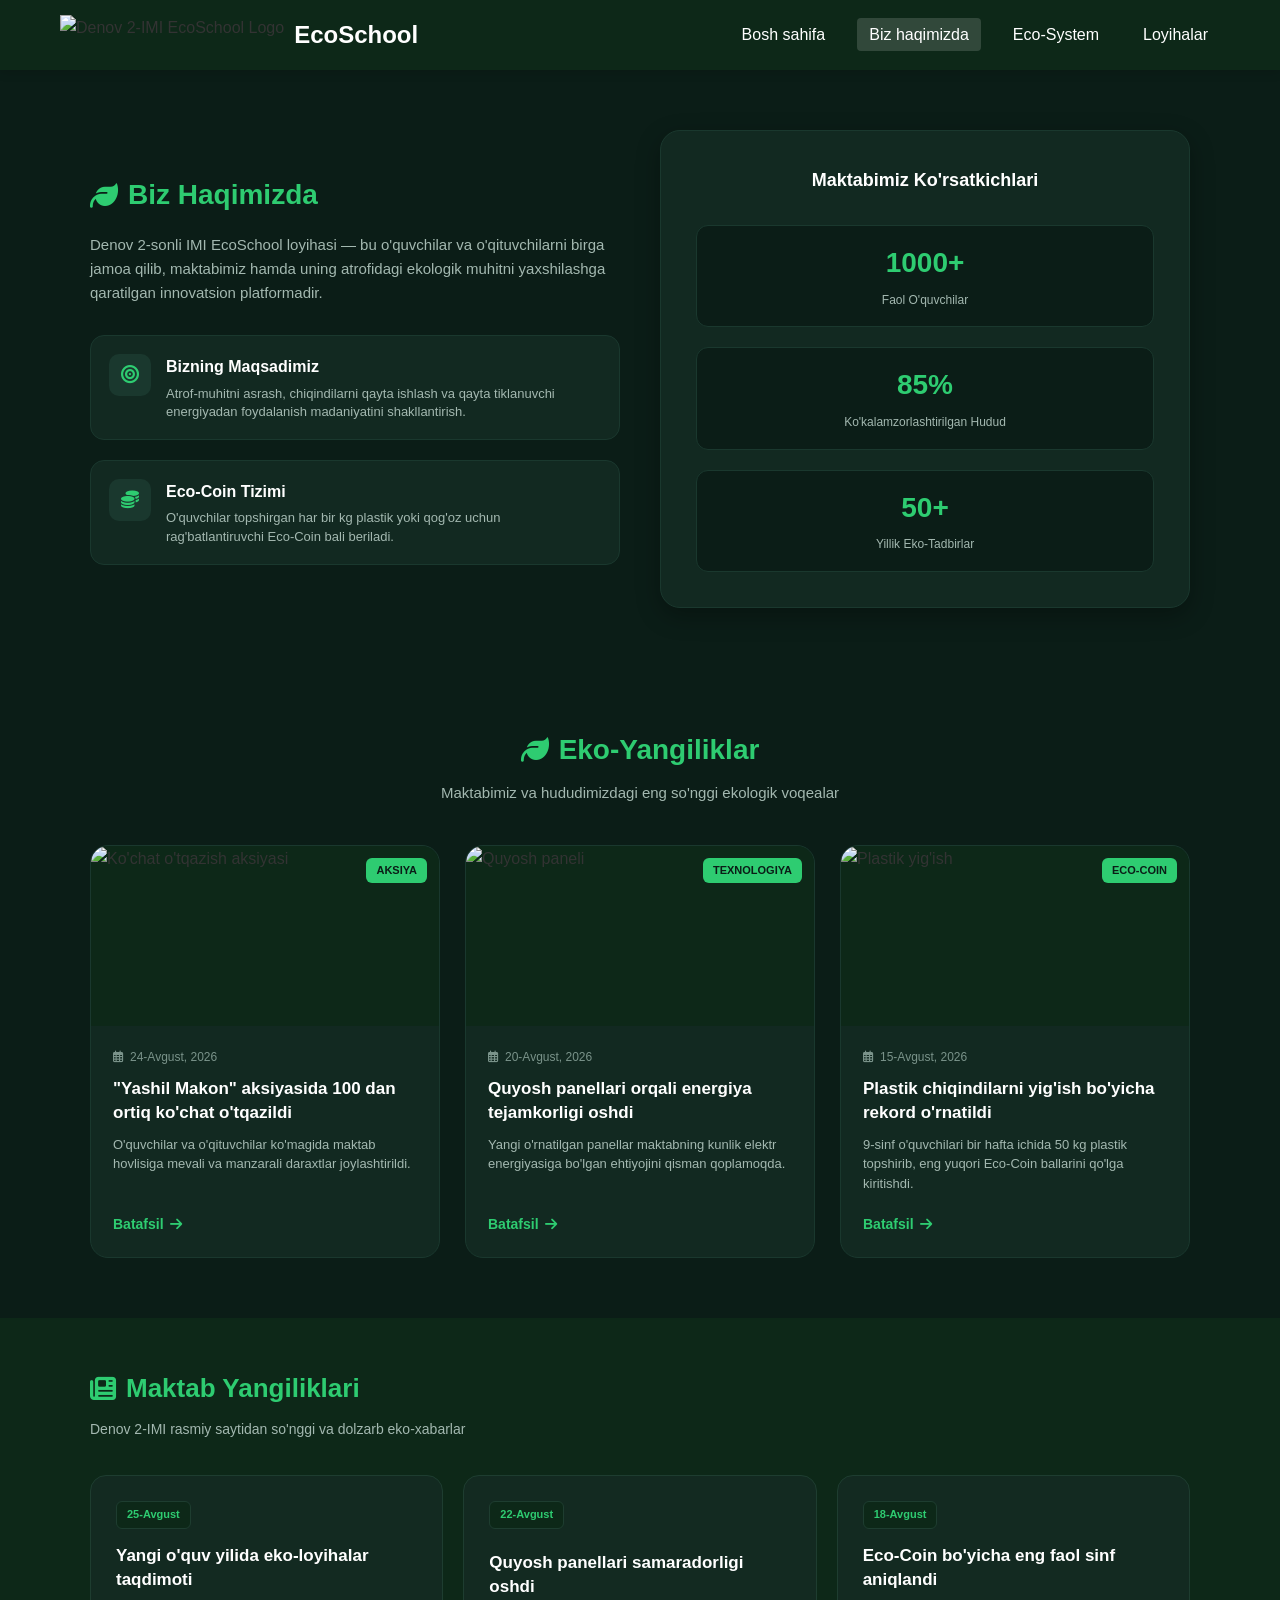
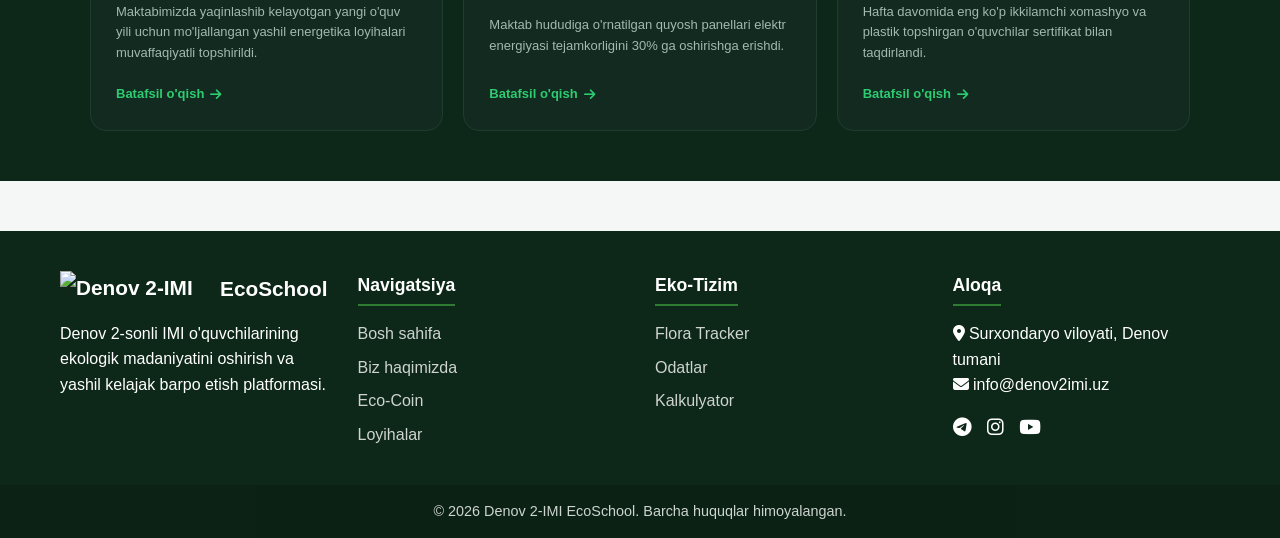
==== about.html @ a606a938 "Add files via upload" ====
<!doctype html>
<html lang="uz">
  <head>
    <meta charset="UTF-8">
    <meta name="viewport" content="width=device-width, initial-scale=1.0">
    <meta name="keywords" content="ecoschool, denov 2-imi, denov2imi, denov ecology, eko maktab, green school denov, denov ecoschool, denov2imi ecoschool">
    <meta name="description" content="Denov 2-IMI maktabining rasmiy ekologik platformasi. Eko-startaplar,yangiliklar va interaktiv kalkulyator">
    <title>EcoSchool Denov | Denov 2-imi</title>
    
    <link rel="stylesheet" href="style.css">
    <link rel="stylesheet" href="https://cdnjs.cloudflare.com/ajax/libs/font-awesome/6.5.1/css/all.min.css">
    <link rel="stylesheet" href="main.css">
    
    <meta name="theme-color" content="#0D2818">
    <meta name="apple-mobile-web-app-status-bar-style" content="black-translucent">
  </head>
  <body>
    <header class="main-header">
      <nav class="navbar">
        <div class="logo">
          <img src="images/logo.png" alt="Denov 2-IMI EcoSchool Logo">
          <span class="logo-text">EcoSchool</span>
        </div>
        
        <ul class="nav-links">
          <li><a href="index.html">Bosh sahifa</a></li>
          <li><a href="about.html" class="active">Biz haqimizda</a></li>
          <li><a href="ecosystem.html">Eco-System</a></li>
          <li><a href="projects.html">Loyihalar</a></li>
        </ul>
      </nav>
    </header>

    <section id="about" class="about-section">
      <div class="about-container">
        
        <div class="about-content">
          <h2><i class="fas fa-leaf"></i> Biz Haqimizda</h2>
          <p class="about-description">
            Denov 2-sonli IMI EcoSchool loyihasi — bu o'quvchilar va o'qituvchilarni birga jamoa qilib, maktabimiz hamda uning atrofidagi ekologik muhitni yaxshilashga qaratilgan innovatsion platformadir.
          </p>
          
          <div class="about-features">
            <div class="feature-item">
              <div class="feature-icon"><i class="fas fa-bullseye"></i></div>
              <div>
                <h4>Bizning Maqsadimiz</h4>
                <p>Atrof-muhitni asrash, chiqindilarni qayta ishlash va qayta tiklanuvchi energiyadan foydalanish madaniyatini shakllantirish.</p>
              </div>
            </div>

            <div class="feature-item">
              <div class="feature-icon"><i class="fas fa-coins"></i></div>
              <div>
                <h4>Eco-Coin Tizimi</h4>
                <p>O'quvchilar topshirgan har bir kg plastik yoki qog'oz uchun rag'batlantiruvchi Eco-Coin bali beriladi.</p>
              </div>
            </div>
          </div>
        </div>

        <div class="about-stats-card">
          <h3>Maktabimiz Ko'rsatkichlari</h3>
          <div class="mini-stat">
            <span class="mini-number">1000+</span>
            <span class="mini-label">Faol O'quvchilar</span>
          </div>
          <div class="mini-stat">
            <span class="mini-number">85%</span>
            <span class="mini-label">Ko'kalamzorlashtirilgan Hudud</span>
          </div>
          <div class="mini-stat">
            <span class="mini-number">50+</span>
            <span class="mini-label">Yillik Eko-Tadbirlar</span>
          </div>
        </div>
      </div>
    </section>

    <section class="eco-news-section">
      <div class="eco-news-container">
        
        <div class="news-header">
          <h2><i class="fas fa-leaf"></i> Eko-Yangiliklar</h2>
          <p>Maktabimiz va hududimizdagi eng so'nggi ekologik voqealar</p>
        </div>

        <div class="eco-news-grid">
          
          <article class="eco-news-card">
            <div class="card-image">
              <img src="images/news1.jpg" alt="Ko'chat o'tqazish aksiyasi">
              <span class="category-tag">Aksiya</span>
            </div>
            <div class="card-body">
              <span class="card-date"><i class="far fa-calendar-alt"></i> 24-Avgust, 2026</span>
              <h3>"Yashil Makon" aksiyasida 100 dan ortiq ko'chat o'tqazildi</h3>
              <p>O'quvchilar va o'qituvchilar ko'magida maktab hovlisiga mevali va manzarali daraxtlar joylashtirildi.</p>
              <a href="#" class="news-more-btn">Batafsil <i class="fas fa-arrow-right"></i></a>
            </div>
          </article>

          <article class="eco-news-card">
            <div class="card-image">
              <img src="images/news2.jpg" alt="Quyosh paneli">
              <span class="category-tag">Texnologiya</span>
            </div>
            <div class="card-body">
              <span class="card-date"><i class="far fa-calendar-alt"></i> 20-Avgust, 2026</span>
              <h3>Quyosh panellari orqali energiya tejamkorligi oshdi</h3>
              <p>Yangi o'rnatilgan panellar maktabning kunlik elektr energiyasiga bo'lgan ehtiyojini qisman qoplamoqda.</p>
              <a href="#" class="news-more-btn">Batafsil <i class="fas fa-arrow-right"></i></a>
            </div>
          </article>

          <article class="eco-news-card">
            <div class="card-image">
              <img src="images/about-coin.png" alt="Plastik yig'ish">
              <span class="category-tag">Eco-Coin</span>
            </div>
            <div class="card-body">
              <span class="card-date"><i class="far fa-calendar-alt"></i> 15-Avgust, 2026</span>
              <h3>Plastik chiqindilarni yig'ish bo'yicha rekord o'rnatildi</h3>
              <p>9-sinf o'quvchilari bir hafta ichida 50 kg plastik topshirib, eng yuqori Eco-Coin ballarini qo'lga kiritishdi.</p>
              <a href="#" class="news-more-btn">Batafsil <i class="fas fa-arrow-right"></i></a>
            </div>
          </article>

        </div>

      </div>
    </section>

    <section class="about-news-section">
      <div class="about-news-container">
        
        <div class="section-header">
          <h2><i class="fas fa-newspaper"></i> Maktab Yangiliklari</h2>
          <p>Denov 2-IMI rasmiy saytidan so'nggi va dolzarb eko-xabarlar</p>
        </div>

        <div class="news-cards-grid" id="aboutNewsGrid">
          
          <div class="news-card-item">
            <div class="news-card-badge">25-Avgust</div>
            <h3>Yangi o'quv yilida eko-loyihalar taqdimoti</h3>
            <p>Maktabimizda yaqinlashib kelayotgan yangi o'quv yili uchun mo'ljallangan yashil energetika loyihalari muvaffaqiyatli topshirildi.</p>
            <a href="https://denov2imi.uz" target="_blank" class="read-more-link">
              Batafsil o'qish <i class="fas fa-arrow-right"></i>
            </a>
          </div>

          <div class="news-card-item">
            <div class="news-card-badge">22-Avgust</div>
            <h3>Quyosh panellari samaradorligi oshdi</h3>
            <p>Maktab hududiga o'rnatilgan quyosh panellari elektr energiyasi tejamkorligini 30% ga oshirishga erishdi.</p>
            <a href="https://denov2imi.uz" target="_blank" class="read-more-link">
              Batafsil o'qish <i class="fas fa-arrow-right"></i>
            </a>
          </div>

          <div class="news-card-item">
            <div class="news-card-badge">18-Avgust</div>
            <h3>Eco-Coin bo'yicha eng faol sinf aniqlandi</h3>
            <p>Hafta davomida eng ko'p ikkilamchi xomashyo va plastik topshirgan o'quvchilar sertifikat bilan taqdirlandi.</p>
            <a href="https://denov2imi.uz" target="_blank" class="read-more-link">
              Batafsil o'qish <i class="fas fa-arrow-right"></i>
            </a>
          </div>

        </div>

      </div>
    </section>

    <footer class="main-footer">
      <div class="footer-container">
        
        <div class="footer-brand">
          <div class="footer-logo">
            <img src="images/logo.png" alt="Denov 2-IMI EcoSchool Logo">
            <span>EcoSchool</span>
          </div>
          <p>Denov 2-sonli IMI o'quvchilarining ekologik madaniyatini oshirish va yashil kelajak barpo etish platformasi.</p>
        </div>

        <div class="footer-links">
          <h4>Navigatsiya</h4>
          <ul>
            <li><a href="index.html">Bosh sahifa</a></li>
            <li><a href="about.html">Biz haqimizda</a></li>
            <li><a href="ecosystem.html">Eco-Coin</a></li>
            <li><a href="projects.html">Loyihalar</a></li>
          </ul>
        </div>

        <div class="footer-links">
          <h4>Eko-Tizim</h4>
          <ul>
            <li><a href="index.html#tracker">Flora Tracker</a></li>
            <li><a href="index.html#tips">Odatlar</a></li>
            <li><a href="index.html#calc">Kalkulyator</a></li>
          </ul>
        </div>

        <div class="footer-contact">
          <h4>Aloqa</h4>
          <p><i class="fas fa-map-marker-alt"></i> Surxondaryo viloyati, Denov tumani</p>
          <p><i class="fas fa-envelope"></i> info@denov2imi.uz</p>
          <div class="social-icons">
            <a href="#"><i class="fab fa-telegram"></i></a>
            <a href="#"><i class="fab fa-instagram"></i></a>
            <a href="#"><i class="fab fa-youtube"></i></a>
          </div>
        </div>

      </div>

      <div class="footer-bottom">
        <p>&copy; 2026 Denov 2-IMI EcoSchool. Barcha huquqlar himoyalangan.</p>
      </div>
    </footer>

    <script type="module" src="main.js"></script>
  </body>
</html>
---- style.css ----
.hero {
  padding: 60px 20px;
  background-color: #0d2818;
  color: #ffffff;
  border-radius: 4px;
  margin-top: 8px;
}

.hero-container {
  max-width: 1200px;
  margin: 0 auto;
  display: flex;
  align-items: center;
  justify-content: space-between;
  gap: 40px;
}

.hero-content {
  flex: 1;
}

.hero-content h1 {
  font-size: 36px;
  margin-bottom: 15px;
  line-height: 1.2;
}

.hero-content h1 span {
  color: #2ecc71; 
}

.hero-content p {
  color: #a3b8b0;
  font-size: 16px;
  margin-bottom: 25px;
  line-height: 1.6;
}

.hero-btns {
  display: flex;
  gap: 15px;
}

.btn {
  padding: 12px 24px;
  border-radius: 8px;
  text-decoration: none;
  font-weight: 600;
  transition: 0.3s;
}

.btn-primary {
  background-color: #2ecc71;
  color: #0d2818;
}

.btn-primary:hover {
  background-color: #27ae60;
}

.btn-secondary {
  border: 2px solid #2ecc71;
  color: #2ecc71;
}

.btn-secondary:hover {
  background-color: rgba(46, 204, 113, 0.1);
}

.hero-image {
  flex: 1;
  text-align: center;
}

.hero-image img {
  width: 100%;
  max-width: 500px;
  border-radius: 16px;
  box-shadow: 0 10px 30px rgba(0, 0, 0, 0.5);
}

.tracker-section {
  width: 100%;
  background-color: #0b1d17;
  padding: 40px 20px;
  box-sizing: border-box;
  border-radius: 4px;
  margin-top: 6px;
}

.tracker-container {
  max-width: 1100px;
  margin: 0 auto;
  background-color: #122921;
  border-radius: 24px;
  padding: 30px;
  border: 1px solid #1a382e;
  box-shadow: 0 10px 30px rgba(0, 0, 0, 0.4);
}

.tracker-title {
  color: #2ecc71;
  font-size: 26px;
  font-weight: 700;
  margin-bottom: 30px;
  display: flex;
  align-items: center;
  gap: 12px;
}

.tracker-grid {
  display: grid;
  grid-template-columns: repeat(auto-fit, minmax(220px, 1fr));
  gap: 20px;
}

.tracker-card {
  background-color: #1a382e;
  border-radius: 18px;
  padding: 25px 20px;
  text-align: center;
  display: flex;
  flex-direction: column;
  align-items: center;
  justify-content: center;
  border: 1px solid #23473b;
}

.tracker-card i {
  font-size: 42px;
  margin-bottom: 15px;
}

.icon-tree { color: #2ecc71; }
.icon-flower { color: #f1c40f; }
.icon-solar { color: #e67e22; }
.icon-air { color: #3498db; }

.tracker-card h3 {
  color: #a3b8b0;
  font-size: 15px;
  font-weight: 500;
  margin-bottom: 10px;
}

.stat-number {
  color: #2ecc71;
  font-size: 40px;
  font-weight: 800;
  margin: 0;
}

.impact-card {
  justify-content: space-between;
}

.impact-box {
  background-color: #122921;
  width: 100%;
  padding: 10px;
  border-radius: 12px;
  margin-top: 8px;
  border: 1px solid #23473b;
  box-sizing: border-box;
}

.impact-value {
  display: block;
  color: #ffffff;
  font-size: 20px;
  font-weight: 700;
}

.impact-label {
  display: block;
  color: #7a938a;
  font-size: 10px;
  font-weight: 600;
  margin-top: 2px;
  letter-spacing: 0.5px;
}

.eco-tips-section {
  width: 100%;
  background-color: #0d2818;
  padding: 50px 20px;
  box-sizing: border-box;
  border-radius: 4px;
  margin-top: 8px;
}

.eco-tips-container {
  max-width: 1100px;
  margin: 0 auto;
  text-align: center;
}

.section-title {
  color: #2ecc71;
  font-size: 28px;
  font-weight: 700;
  margin-bottom: 8px;
  display: flex;
  align-items: center;
  justify-content: center;
  gap: 10px;
}

.section-subtitle {
  color: #a3b8b0;
  font-size: 15px;
  margin-bottom: 35px;
}

.tips-grid {
  display: grid;
  grid-template-columns: repeat(auto-fit, minmax(230px, 1fr));
  gap: 20px;
}

.tip-card {
  background-color: #132a21;
  border: 1px solid #1e3d30;
  border-radius: 16px;
  padding: 25px 20px;
  text-align: left;
  transition: transform 0.3s ease, border-color 0.3s ease;
}

.tip-card:hover {
  transform: translateY(-5px);
  border-color: #2ecc71;
}

.tip-icon {
  width: 50px;
  height: 50px;
  background-color: #0d2818;
  border-radius: 12px;
  display: flex;
  align-items: center;
  justify-content: center;
  margin-bottom: 15px;
  border: 1px solid #23473b;
}

.tip-icon i {
  color: #2ecc71;
  font-size: 22px;
}

.tip-card h3 {
  color: #ffffff;
  font-size: 18px;
  margin-bottom: 10px;
}

.tip-card p {
  color: #a3b8b0;
  font-size: 13px;
  line-height: 1.5;
  margin: 0;
}

.eco-interactive-section {
  width: 100%;
  background-color: #0b1d17;
  padding: 40px 20px;
  box-sizing: border-box;
  border-radius: 4px;
  margin-top: 8px;
}

.interactive-container {
  max-width: 1100px;
  margin: 0 auto;
  display: grid;
  grid-template-columns: repeat(auto-fit, minmax(300px, 1fr));
  gap: 25px;
}

.interactive-card {
  background-color: #122921;
  border: 1px solid #1a382e;
  border-radius: 20px;
  padding: 30px;
  color: #ffffff;
  box-shadow: 0 8px 25px rgba(0, 0, 0, 0.3);
}

.interactive-card h3 {
  color: #2ecc71;
  font-size: 20px;
  margin-bottom: 10px;
  display: flex;
  align-items: center;
  gap: 10px;
}

.interactive-card p {
  color: #a3b8b0;
  font-size: 14px;
  margin-bottom: 20px;
}

.input-group {
  display: flex;
  gap: 10px;
  margin-bottom: 15px;
}

.input-group input {
  flex: 1;
  background-color: #1a382e;
  border: 1px solid #23473b;
  border-radius: 8px;
  padding: 10px 15px;
  color: #ffffff;
  outline: none;
}

.calc-btn {
  background-color: #2ecc71;
  color: #0d2818;
  border: none;
  border-radius: 8px;
  padding: 10px 20px;
  font-weight: 700;
  cursor: pointer;
  transition: 0.3s;
}

.calc-btn:hover {
  background-color: #27ae60;
}

.calc-result {
  background-color: #1a382e;
  padding: 12px;
  border-radius: 8px;
  font-size: 14px;
  color: #a3b8b0;
}

#coinOutput {
  color: #2ecc71;
  font-weight: 800;
  font-size: 16px;
}

.quest-list {
  list-style: none;
  padding: 0;
  margin: 0;
}

.quest-list li {
  display: flex;
  align-items: center;
  gap: 12px;
  padding: 12px 0;
  border-bottom: 1px dashed #1a382e;
}

.quest-list li:last-child {
  border-bottom: none;
}

.quest-list input[type="checkbox"] {
  accent-color: #2ecc71;
  width: 18px;
  height: 18px;
  cursor: pointer;
}

.quest-list label {
  color: #a3b8b0;
  font-size: 14px;
  cursor: pointer;
}

.about-section {
  width: 100%;
  background-color: #0b1d17;
  padding: 60px 20px;
  box-sizing: border-box;
}

.about-container {
  max-width: 1100px;
  margin: 0 auto;
  display: grid;
  grid-template-columns: repeat(auto-fit, minmax(320px, 1fr));
  gap: 40px;
  align-items: center;
}

.about-content h2 {
  color: #2ecc71;
  font-size: 28px;
  margin-bottom: 15px;
  display: flex;
  align-items: center;
  gap: 10px;
}

.about-description {
  color: #a3b8b0;
  font-size: 15px;
  line-height: 1.6;
  margin-bottom: 30px;
}

.about-features {
  display: flex;
  flex-direction: column;
  gap: 20px;
}

.feature-item {
  display: flex;
  align-items: flex-start;
  gap: 15px;
  background-color: #122921;
  border: 1px solid #1a382e;
  padding: 18px;
  border-radius: 14px;
}

.feature-icon {
  width: 42px;
  height: 42px;
  background-color: #1a382e;
  border-radius: 10px;
  display: flex;
  align-items: center;
  justify-content: center;
  flex-shrink: 0;
}

.feature-icon i {
  color: #2ecc71;
  font-size: 18px;
}

.feature-item h4 {
  color: #ffffff;
  font-size: 16px;
  margin-bottom: 5px;
}

.feature-item p {
  color: #a3b8b0;
  font-size: 13px;
  line-height: 1.4;
  margin: 0;
}

.about-stats-card {
  background-color: #122921;
  border: 1px solid #1a382e;
  border-radius: 20px;
  padding: 35px;
  display: flex;
  flex-direction: column;
  gap: 20px;
  box-shadow: 0 8px 25px rgba(0, 0, 0, 0.3);
}

.about-stats-card h3 {
  color: #ffffff;
  font-size: 18px;
  margin-bottom: 10px;
  text-align: center;
}

.mini-stat {
  background-color: #0b1d17;
  border: 1px solid #1a382e;
  border-radius: 12px;
  padding: 15px;
  text-align: center;
}

.mini-number {
  display: block;
  color: #2ecc71;
  font-size: 28px;
  font-weight: 800;
}

.mini-label {
  color: #a3b8b0;
  font-size: 12px;
  margin-top: 2px;
}

.about-news-section {
  width: 100%;
  background-color: #0d2818;
  padding: 50px 20px;
  box-sizing: border-box;
}

.about-news-container {
  max-width: 1100px;
  margin: 0 auto;
}

.section-header {
  margin-bottom: 35px;
  text-align: left;
}

.section-header h2 {
  color: #2ecc71;
  font-size: 26px;
  margin-bottom: 8px;
  display: flex;
  align-items: center;
  gap: 10px;
}

.section-header p {
  color: #a3b8b0;
  font-size: 14px;
}

.news-cards-grid {
  display: grid;
  grid-template-columns: repeat(auto-fit, minmax(280px, 1fr));
  gap: 20px;
}

.news-card-item {
  background-color: #132a21;
  border: 1px solid #1e3d30;
  border-radius: 16px;
  padding: 25px;
  position: relative;
  display: flex;
  flex-direction: column;
  justify-content: space-between;
  transition: transform 0.3s ease, border-color 0.3s ease;
}

.news-card-item:hover {
  transform: translateY(-5px);
  border-color: #2ecc71;
}

.news-card-badge {
  display: inline-block;
  align-self: flex-start;
  background-color: #0d2818;
  color: #2ecc71;
  border: 1px solid #1e3d30;
  font-size: 11px;
  font-weight: 600;
  padding: 4px 10px;
  border-radius: 6px;
  margin-bottom: 15px;
}

.news-card-item h3 {
  color: #ffffff;
  font-size: 17px;
  line-height: 1.4;
  margin-bottom: 10px;
}

.news-card-item p {
  color: #a3b8b0;
  font-size: 13px;
  line-height: 1.6;
  margin-bottom: 20px;
}

.read-more-link {
  color: #2ecc71;
  text-decoration: none;
  font-size: 13px;
  font-weight: 600;
  display: flex;
  align-items: center;
  gap: 6px;
  transition: gap 0.2s ease;
}

.read-more-link:hover {
  gap: 10px;
}

.eco-news-section {
  width: 100%;
  background-color: #0b1d17;
  padding: 60px 20px;
  box-sizing: border-box;
}

.eco-news-container {
  max-width: 1100px;
  margin: 0 auto;
}

.news-header {
  text-align: center;
  margin-bottom: 40px;
}

.news-header h2 {
  color: #2ecc71;
  font-size: 28px;
  display: flex;
  align-items: center;
  justify-content: center;
  gap: 10px;
  margin-bottom: 8px;
}

.news-header p {
  color: #a3b8b0;
  font-size: 15px;
}

.eco-news-grid {
  display: grid;
  grid-template-columns: repeat(auto-fit, minmax(300px, 1fr));
  gap: 25px;
}

.eco-news-card {
  background-color: #122921;
  border: 1px solid #1a382e;
  border-radius: 18px;
  overflow: hidden;
  display: flex;
  flex-direction: column;
  transition: transform 0.3s ease, border-color 0.3s ease;
}

.eco-news-card:hover {
  transform: translateY(-7px);
  border-color: #2ecc71;
}

.card-image {
  position: relative;
  width: 100%;
  height: 180px;
  background-color: #0d2818;
  object-fit: cover;
}

.card-image img {
  width: 100%;
  height: 100%;
  object-fit: cover;
}

.category-tag {
  position: absolute;
  top: 12px;
  right: 12px;
  background-color: #2ecc71;
  color: #0b1d17;
  font-size: 11px;
  font-weight: 700;
  padding: 4px 10px;
  border-radius: 6px;
  text-transform: uppercase;
}

.card-body {
  padding: 22px;
  display: flex;
  flex-direction: column;
  flex-grow: 1;
}

.card-date {
  color: #7a938a;
  font-size: 12px;
  margin-bottom: 10px;
  display: flex;
  align-items: center;
  gap: 6px;
}

.eco-news-card h3 {
  color: #ffffff;
  font-size: 17px;
  line-height: 1.4;
  margin-bottom: 10px;
}

.eco-news-card p {
  color: #a3b8b0;
  font-size: 13px;
  line-height: 1.5;
  margin-bottom: 20px;
  flex-grow: 1;
}

.news-more-btn {
  color: #2ecc71;
  text-decoration: none;
  font-size: 14px;
  font-weight: 600;
  display: inline-flex;
  align-items: center;
  gap: 6px;
  transition: gap 0.2s ease;
}

.news-more-btn:hover {
  gap: 10px;
}

.eco-system-section {
  width: 100%;
  background-color: #0d2818;
  padding: 60px 20px;
  box-sizing: border-box;
}

.eco-system-container {
  max-width: 1100px;
  margin: 0 auto;
}

.system-header {
  text-align: center;
  margin-bottom: 45px;
}

.system-header h2 {
  color: #2ecc71;
  font-size: 28px;
  display: flex;
  align-items: center;
  justify-content: center;
  gap: 10px;
  margin-bottom: 8px;
}

.system-header p {
  color: #a3b8b0;
  font-size: 15px;
}

.system-grid {
  display: grid;
  grid-template-columns: repeat(auto-fit, minmax(240px, 1fr));
  gap: 25px;
}

.system-card {
  background-color: #132a21;
  border: 1px solid #1e3d30;
  border-radius: 18px;
  padding: 25px 20px;
  display: flex;
  flex-direction: column;
  transition: transform 0.3s ease, border-color 0.3s ease;
}

.system-card:hover {
  transform: translateY(-5px);
  border-color: #2ecc71;
}

.card-icon {
  width: 50px;
  height: 50px;
  background-color: #0d2818;
  border: 1px solid #1e3d30;
  border-radius: 12px;
  display: flex;
  align-items: center;
  justify-content: center;
  margin-bottom: 15px;
}

.card-icon i {
  color: #2ecc71;
  font-size: 22px;
}

.system-card h3 {
  color: #ffffff;
  font-size: 20px;
  margin-bottom: 12px;
}

.card-quote {
  margin: 0 0 15px 0;
  padding: 8px 10px;
  border-left: 3px solid #2ecc71;
  color: #2ecc71;
  font-style: italic;
  font-size: 13px;
  line-height: 1.4;
  background-color: rgba(46, 204, 113, 0.05);
  border-radius: 0 8px 8px 0;
}

.system-card p {
  color: #a3b8b0;
  font-size: 13px;
  line-height: 1.5;
  margin: 0;
}

.school-eco-section {
  width: 100%;
  background-color: #0b1d17;
  padding: 60px 20px;
  box-sizing: border-box;
}

.school-eco-container {
  max-width: 1100px;
  margin: 0 auto;
}

.eco-intro {
  text-align: center;
  max-width: 750px;
  margin: 0 auto 45px auto;
}

.eco-intro h2 {
  color: #2ecc71;
  font-size: 28px;
  display: flex;
  align-items: center;
  justify-content: center;
  gap: 10px;
  margin-bottom: 12px;
}

.eco-intro p {
  color: #a3b8b0;
  font-size: 15px;
  line-height: 1.6;
}

.eco-columns {
  display: grid;
  grid-template-columns: repeat(auto-fit, minmax(280px, 1fr));
  gap: 25px;
}

.eco-column-card {
  background-color: #122921;
  border: 1px solid #1a382e;
  border-radius: 18px;
  padding: 28px 22px;
  display: flex;
  flex-direction: column;
  transition: transform 0.3s ease, border-color 0.3s ease;
}

.eco-column-card:hover {
  transform: translateY(-5px);
  border-color: #2ecc71;
}

.column-icon {
  width: 52px;
  height: 52px;
  background-color: #0b1d17;
  border: 1px solid #1a382e;
  border-radius: 14px;
  display: flex;
  align-items: center;
  justify-content: center;
  margin-bottom: 18px;
}

.column-icon i {
  color: #2ecc71;
  font-size: 24px;
}

.eco-column-card h3 {
  color: #ffffff;
  font-size: 20px;
  margin-bottom: 12px;
}

.school-quote {
  margin: 0 0 15px 0;
  padding: 8px 12px;
  border-left: 3px solid #2ecc71;
  color: #2ecc71;
  font-style: italic;
  font-size: 13px;
  line-height: 1.4;
  background-color: rgba(46, 204, 113, 0.05);
  border-radius: 0 8px 8px 0;
}

.eco-column-card p {
  color: #a3b8b0;
  font-size: 13px;
  line-height: 1.6;
  margin: 0;
}

.projects-section {
  width: 100%;
  background-color: #0b1d17;
  padding: 60px 20px;
  box-sizing: border-box;
}

.projects-container {
  max-width: 1100px;
  margin: 0 auto;
}

.projects-header {
  text-align: center;
  margin-bottom: 45px;
}

.projects-header h2 {
  color: #2ecc71;
  font-size: 28px;
  display: flex;
  align-items: center;
  justify-content: center;
  gap: 10px;
  margin-bottom: 8px;
}

.projects-header p {
  color: #a3b8b0;
  font-size: 15px;
}

.projects-grid {
  display: grid;
  grid-template-columns: repeat(auto-fit, minmax(280px, 1fr));
  gap: 25px;
}

.project-card {
  background-color: #122921;
  border: 1px solid #1a382e;
  border-radius: 18px;
  padding: 25px;
  position: relative;
  display: flex;
  flex-direction: column;
  transition: transform 0.3s ease, border-color 0.3s ease;
}

.project-card:hover {
  transform: translateY(-5px);
  border-color: #2ecc71;
}

.project-status {
  position: absolute;
  top: 20px;
  right: 20px;
  font-size: 11px;
  font-weight: 700;
  padding: 4px 10px;
  border-radius: 20px;
}

.status-active {
  background-color: rgba(46, 204, 113, 0.15);
  color: #2ecc71;
  border: 1px solid #2ecc71;
}

.status-completed {
  background-color: rgba(52, 152, 219, 0.15);
  color: #3498db;
  border: 1px solid #3498db;
}

.project-icon {
  width: 48px;
  height: 48px;
  background-color: #0b1d17;
  border: 1px solid #1a382e;
  border-radius: 12px;
  display: flex;
  align-items: center;
  justify-content: center;
  margin-bottom: 15px;
}

.project-icon i {
  color: #2ecc71;
  font-size: 20px;
}

.project-card h3 {
  color: #ffffff;
  font-size: 19px;
  margin-bottom: 10px;
}

.project-card p {
  color: #a3b8b0;
  font-size: 13px;
  line-height: 1.5;
  margin-bottom: 20px;
  flex-grow: 1;
}

.project-progress {
  width: 100%;
  height: 8px;
  background-color: #0b1d17;
  border-radius: 10px;
  overflow: hidden;
  margin-bottom: 10px;
}

.progress-bar {
  height: 100%;
  background-color: #2ecc71;
  border-radius: 10px;
}

.project-meta {
  display: flex;
  justify-content: space-between;
  color: #7a938a;
  font-size: 12px;
  font-weight: 600;
}
.add-project-section {
  width: 100%;
  background-color: #0b1d17;
  padding: 0 20px 60px 20px;
  box-sizing: border-box;
}

.add-project-container {
  max-width: 1100px;
  margin: 0 auto;
}

.add-project-card {
  background: linear-gradient(135deg, #122921 0%, #1a382e 100%);
  border: 1px dashed #2ecc71;
  border-radius: 20px;
  padding: 40px 25px;
  text-align: center;
  box-shadow: 0 10px 30px rgba(0, 0, 0, 0.3);
  display: flex;
  flex-direction: column;
  align-items: center;
}

.add-project-icon {
  width: 60px;
  height: 60px;
  background-color: rgba(46, 204, 113, 0.15);
  border-radius: 50%;
  display: flex;
  align-items: center;
  justify-content: center;
  margin-bottom: 20px;
}

.add-project-icon i {
  color: #2ecc71;
  font-size: 28px;
}

.add-project-card h2 {
  color: #ffffff;
  font-size: 24px;
  margin-bottom: 12px;
}

.add-project-card p {
  color: #a3b8b0;
  font-size: 14px;
  max-width: 600px;
  line-height: 1.6;
  margin-bottom: 25px;
}

.add-project-btn {
  background-color: #2ecc71;
  color: #0b1d17;
  border: none;
  border-radius: 12px;
  padding: 14px 28px;
  font-size: 15px;
  font-weight: 700;
  cursor: pointer;
  display: inline-flex;
  align-items: center;
  gap: 10px;
  transition: all 0.3s ease;
}

.add-project-btn:hover {
  background-color: #27ae60;
  transform: translateY(-2px);
  box-shadow: 0 5px 15px rgba(46, 204, 113, 0.4);
}

.add-project{
  color: white;
  text-decoration: none;
}
---- main.css ----
/* ==========================================
   1. UMUMIY SOZLAMALAR VA REZERV STILLAR
   ========================================== */
:root {
  --primary-color: #0D2818;
  --primary-light: #166534;
  --accent-color: #2e7d32;
  --bg-light: #f4f7f5;
  --text-color: #333333;
  --card-bg: #ffffff;
  --gold-color: #fbc02d;
  --border-color: #e0e0e0;
}

* {
  margin: 0;
  padding: 0;
  box-sizing: border-box;
  font-family: 'Segoe UI', Tahoma, Geneva, Verdana, sans-serif;
}

body {
  background-color: var(--bg-light);
  color: var(--text-color);
  line-height: 1.6;
}

a {
  text-decoration: none;
  color: inherit;
}

ul {
  list-style: none;
}

/* ==========================================
   2. HEADER VA NAVBAR
   ========================================== */
.main-header {
  background-color: var(--primary-color);
  position: sticky;
  top: 0;
  z-index: 1000;
  box-shadow: 0 2px 10px rgba(0, 0, 0, 0.15);
}

.navbar {
  display: flex;
  justify-content: space-between;
  align-items: center;
  max-width: 1200px;
  margin: 0 auto;
  padding: 15px 20px;
}

.logo {
  display: flex;
  align-items: center;
  gap: 10px;
}

.logo img {
  height: 40px;
  width: auto;
}

.logo-text {
  color: #ffffff;
  font-size: 1.5rem;
  font-weight: bold;
}

.nav-links {
  display: flex;
  gap: 20px;
}

.nav-links a {
  color: #ffffff;
  font-weight: 500;
  padding: 8px 12px;
  border-radius: 4px;
  transition: background-color 0.3s ease;
}

.nav-links a:hover,
.nav-links a.active {
  background-color: rgba(255, 255, 255, 0.15);
}

/* ==========================================
   3. LOYIHALAR VA KARTALAR (Projects & Store)
   ========================================== */
.projects-section,
.eco-store-section,
.add-project-section,
.auth-section,
.eco-chat-section {
  padding: 40px 20px;
}

.projects-container,
.eco-store-container,
.add-project-container,
.eco-chat-container {
  max-width: 1100px;
  margin: 0 auto;
}

.projects-header,
.store-header,
.chat-header {
  text-align: center;
  margin-bottom: 30px;
}

.projects-header h2,
.store-header h2 {
  color: var(--primary-color);
  font-size: 2rem;
}

.projects-grid,
.store-grid {
  display: grid;
  grid-template-columns: repeat(auto-fit, minmax(280px, 1fr));
  gap: 25px;
}

.project-card,
.store-card {
  background: var(--card-bg);
  border-radius: 12px;
  padding: 20px;
  box-shadow: 0 4px 15px rgba(0, 0, 0, 0.08);
  position: relative;
  display: flex;
  flex-direction: column;
  justify-content: space-between;
}

.project-status {
  position: absolute;
  top: 15px;
  right: 15px;
  font-size: 0.8rem;
  padding: 4px 10px;
  border-radius: 20px;
  font-weight: bold;
}

.status-active {
  background: #e3f2fd;
  color: #1976d2;
}

.status-completed {
  background: #e8f5e9;
  color: #2e7d32;
}

.project-icon,
.store-icon {
  font-size: 2.5rem;
  color: var(--accent-color);
  margin-bottom: 15px;
}

.project-progress {
  height: 8px;
  background: #e0e0e0;
  border-radius: 4px;
  margin: 15px 0 8px 0;
  overflow: hidden;
}

.progress-bar {
  height: 100%;
  background: var(--accent-color);
}

.project-meta {
  display: flex;
  justify-content: space-between;
  font-size: 0.85rem;
  color: #666;
}

/* ==========================================
   4. FORMALAR VA TIZIMGA KIRISH (Forms & Auth)
   ========================================== */
.auth-container,
.add-project-card {
  background: var(--card-bg);
  padding: 30px;
  border-radius: 12px;
  box-shadow: 0 4px 15px rgba(0, 0, 0, 0.1);
}

input[type="text"],
input[type="email"],
input[type="password"],
select,
textarea {
  width: 100%;
  padding: 12px;
  margin-top: 5px;
  margin-bottom: 15px;
  border: 1px solid var(--border-color);
  border-radius: 6px;
  outline: none;
  font-size: 1rem;
}

input:focus,
select:focus,
textarea:focus {
  border-color: var(--accent-color);
}

.btn,
.add-project-btn,
.buy-btn {
  display: inline-block;
  background-color: var(--primary-color);
  color: #ffffff;
  padding: 12px 20px;
  border: none;
  border-radius: 6px;
  font-weight: bold;
  cursor: pointer;
  text-align: center;
  transition: background-color 0.3s ease;
}

.btn:hover,
.add-project-btn:hover,
.buy-btn:hover {
  background-color: var(--primary-light);
}

/* ==========================================
   5. ECO-CHAT VA SIMVOL status
   ========================================== */
.symbol-bar {
  background: #e8f5e9;
  padding: 10px 20px;
  display: flex;
  justify-content: space-between;
  align-items: center;
  border-bottom: 1px solid #c8e6c9;
}

#chatMessages {
  height: 400px;
  padding: 20px;
  overflow-y: auto;
  background: #f9f9f9;
  display: flex;
  flex-direction: column;
  gap: 12px;
}

/* ==========================================
   6. FOOTER
   ========================================== */
.main-footer {
  background-color: var(--primary-color);
  color: #ffffff;
  padding-top: 40px;
  margin-top: 50px;
}

.footer-container {
  max-width: 1200px;
  margin: 0 auto;
  display: grid;
  grid-template-columns: repeat(auto-fit, minmax(200px, 1fr));
  gap: 30px;
  padding: 0 20px 30px 20px;
}

.footer-logo {
  display: flex;
  align-items: center;
  gap: 10px;
  font-size: 1.3rem;
  font-weight: bold;
  margin-bottom: 15px;
}

.footer-logo img {
  height: 35px;
}

.footer-links h4,
.footer-contact h4 {
  margin-bottom: 15px;
  font-size: 1.1rem;
  border-bottom: 2px solid var(--accent-color);
  display: inline-block;
  padding-bottom: 5px;
}

.footer-links ul li {
  margin-bottom: 8px;
}

.footer-links a {
  opacity: 0.8;
  transition: opacity 0.3s;
}

.footer-links a:hover {
  opacity: 1;
}

.social-icons {
  display: flex;
  gap: 15px;
  margin-top: 15px;
  font-size: 1.2rem;
}

.footer-bottom {
  text-align: center;
  padding: 15px;
  background-color: rgba(0, 0, 0, 0.2);
  font-size: 0.9rem;
  opacity: 0.8;
}

/* ==========================================
   7. ADAPTIV TASVIM (RESPONSIVE)
   ========================================== */
@media (max-width: 768px) {
  .navbar {
    flex-direction: column;
    gap: 15px;
  }
  
  .nav-links {
    flex-wrap: wrap;
    justify-content: center;
  }
  
  .symbol-bar {
    flex-direction: column;
    gap: 10px;
    align-items: flex-start;
  }
}
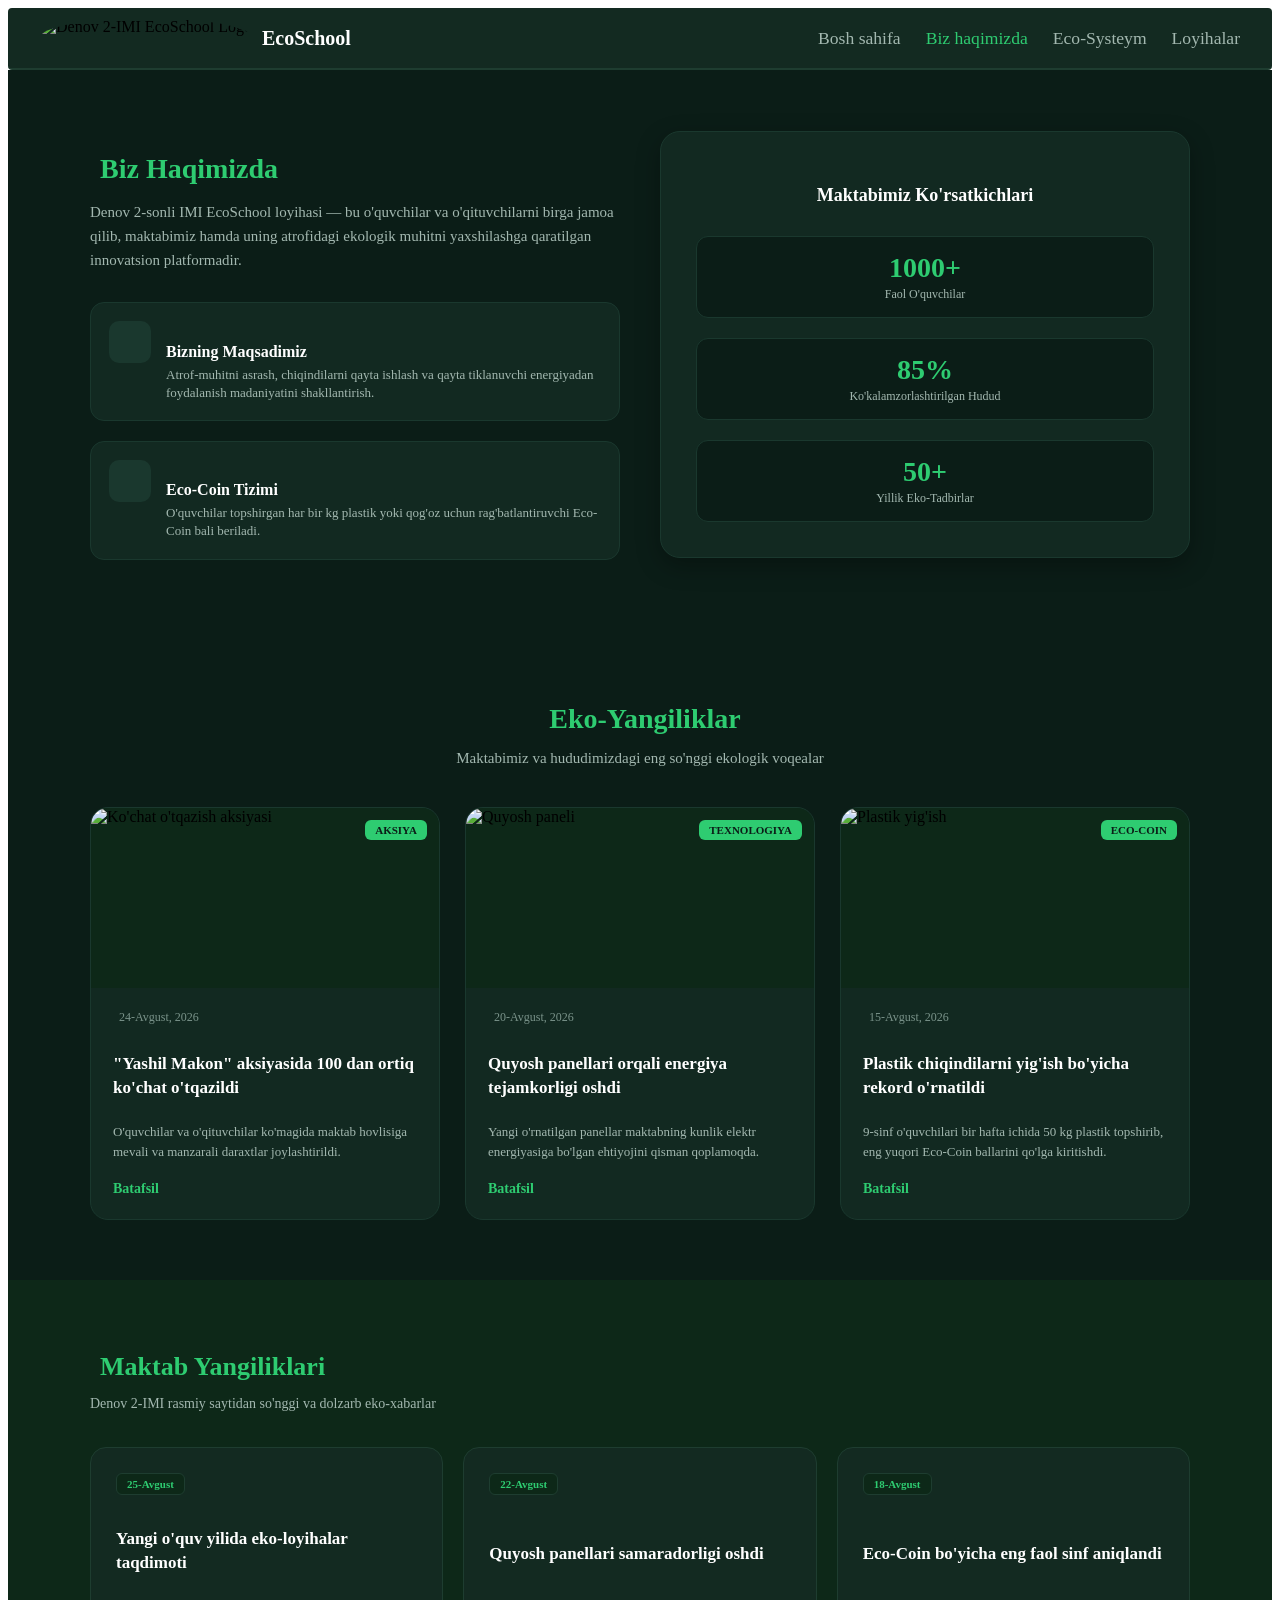
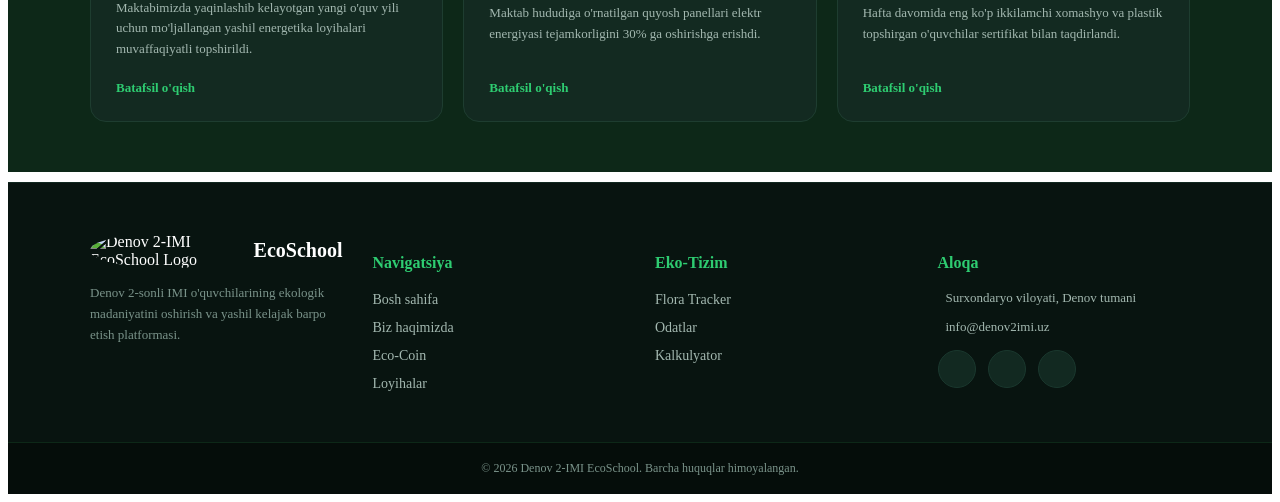
==== commit c8808287: "Rename about (1).html to about.html" ====
--- a/about.html
+++ b/about.html
@@ -1,17 +1,17 @@
 <!doctype html>
-<html lang="uz">
+<html lang="en">
   <head>
     <meta charset="UTF-8">
     <meta name="viewport" content="width=device-width, initial-scale=1.0">
     <meta name="keywords" content="ecoschool, denov 2-imi, denov2imi, denov ecology, eko maktab, green school denov, denov ecoschool, denov2imi ecoschool">
     <meta name="description" content="Denov 2-IMI maktabining rasmiy ekologik platformasi. Eko-startaplar,yangiliklar va interaktiv kalkulyator">
-    <title>EcoSchool Denov | Denov 2-imi</title>
+    <title> EcoSchool Denov | Denov 2-imi</title>
     
     <link rel="stylesheet" href="style.css">
-    <link rel="stylesheet" href="https://cdnjs.cloudflare.com/ajax/libs/font-awesome/6.5.1/css/all.min.css">
+    <link rel="stylesheet" href="https://cdnjs.cloudflare.com/ajax/libs/font-awesome/7.3.1/css/all.min.css">
     <link rel="stylesheet" href="main.css">
     
-    <meta name="theme-color" content="#0D2818">
+    <meta name="theme-color" content="#OD2818">
     <meta name="apple-mobile-web-app-status-bar-style" content="black-translucent">
   </head>
   <body>
@@ -25,153 +25,153 @@
         <ul class="nav-links">
           <li><a href="index.html">Bosh sahifa</a></li>
           <li><a href="about.html" class="active">Biz haqimizda</a></li>
-          <li><a href="ecosystem.html">Eco-System</a></li>
+          <li><a href="ecosysteym.html">Eco-Systeym</a></li>
           <li><a href="projects.html">Loyihalar</a></li>
         </ul>
+        </div>
       </nav>
-    </header>
-
-    <section id="about" class="about-section">
-      <div class="about-container">
-        
-        <div class="about-content">
-          <h2><i class="fas fa-leaf"></i> Biz Haqimizda</h2>
-          <p class="about-description">
-            Denov 2-sonli IMI EcoSchool loyihasi — bu o'quvchilar va o'qituvchilarni birga jamoa qilib, maktabimiz hamda uning atrofidagi ekologik muhitni yaxshilashga qaratilgan innovatsion platformadir.
-          </p>
-          
-          <div class="about-features">
-            <div class="feature-item">
-              <div class="feature-icon"><i class="fas fa-bullseye"></i></div>
-              <div>
-                <h4>Bizning Maqsadimiz</h4>
-                <p>Atrof-muhitni asrash, chiqindilarni qayta ishlash va qayta tiklanuvchi energiyadan foydalanish madaniyatini shakllantirish.</p>
-              </div>
-            </div>
-
-            <div class="feature-item">
-              <div class="feature-icon"><i class="fas fa-coins"></i></div>
-              <div>
-                <h4>Eco-Coin Tizimi</h4>
-                <p>O'quvchilar topshirgan har bir kg plastik yoki qog'oz uchun rag'batlantiruvchi Eco-Coin bali beriladi.</p>
-              </div>
-            </div>
-          </div>
-        </div>
-
-        <div class="about-stats-card">
-          <h3>Maktabimiz Ko'rsatkichlari</h3>
-          <div class="mini-stat">
-            <span class="mini-number">1000+</span>
-            <span class="mini-label">Faol O'quvchilar</span>
-          </div>
-          <div class="mini-stat">
-            <span class="mini-number">85%</span>
-            <span class="mini-label">Ko'kalamzorlashtirilgan Hudud</span>
-          </div>
-          <div class="mini-stat">
-            <span class="mini-number">50+</span>
-            <span class="mini-label">Yillik Eko-Tadbirlar</span>
-          </div>
-        </div>
-      </div>
-    </section>
-
-    <section class="eco-news-section">
-      <div class="eco-news-container">
-        
-        <div class="news-header">
-          <h2><i class="fas fa-leaf"></i> Eko-Yangiliklar</h2>
-          <p>Maktabimiz va hududimizdagi eng so'nggi ekologik voqealar</p>
-        </div>
-
-        <div class="eco-news-grid">
-          
-          <article class="eco-news-card">
-            <div class="card-image">
-              <img src="images/news1.jpg" alt="Ko'chat o'tqazish aksiyasi">
-              <span class="category-tag">Aksiya</span>
-            </div>
-            <div class="card-body">
-              <span class="card-date"><i class="far fa-calendar-alt"></i> 24-Avgust, 2026</span>
-              <h3>"Yashil Makon" aksiyasida 100 dan ortiq ko'chat o'tqazildi</h3>
-              <p>O'quvchilar va o'qituvchilar ko'magida maktab hovlisiga mevali va manzarali daraxtlar joylashtirildi.</p>
-              <a href="#" class="news-more-btn">Batafsil <i class="fas fa-arrow-right"></i></a>
-            </div>
-          </article>
-
-          <article class="eco-news-card">
-            <div class="card-image">
-              <img src="images/news2.jpg" alt="Quyosh paneli">
-              <span class="category-tag">Texnologiya</span>
-            </div>
-            <div class="card-body">
-              <span class="card-date"><i class="far fa-calendar-alt"></i> 20-Avgust, 2026</span>
-              <h3>Quyosh panellari orqali energiya tejamkorligi oshdi</h3>
-              <p>Yangi o'rnatilgan panellar maktabning kunlik elektr energiyasiga bo'lgan ehtiyojini qisman qoplamoqda.</p>
-              <a href="#" class="news-more-btn">Batafsil <i class="fas fa-arrow-right"></i></a>
-            </div>
-          </article>
-
-          <article class="eco-news-card">
-            <div class="card-image">
-              <img src="images/about-coin.png" alt="Plastik yig'ish">
-              <span class="category-tag">Eco-Coin</span>
-            </div>
-            <div class="card-body">
-              <span class="card-date"><i class="far fa-calendar-alt"></i> 15-Avgust, 2026</span>
-              <h3>Plastik chiqindilarni yig'ish bo'yicha rekord o'rnatildi</h3>
-              <p>9-sinf o'quvchilari bir hafta ichida 50 kg plastik topshirib, eng yuqori Eco-Coin ballarini qo'lga kiritishdi.</p>
-              <a href="#" class="news-more-btn">Batafsil <i class="fas fa-arrow-right"></i></a>
-            </div>
-          </article>
-
-        </div>
-
-      </div>
-    </section>
-
-    <section class="about-news-section">
-      <div class="about-news-container">
-        
-        <div class="section-header">
-          <h2><i class="fas fa-newspaper"></i> Maktab Yangiliklari</h2>
-          <p>Denov 2-IMI rasmiy saytidan so'nggi va dolzarb eko-xabarlar</p>
-        </div>
-
-        <div class="news-cards-grid" id="aboutNewsGrid">
-          
-          <div class="news-card-item">
-            <div class="news-card-badge">25-Avgust</div>
-            <h3>Yangi o'quv yilida eko-loyihalar taqdimoti</h3>
-            <p>Maktabimizda yaqinlashib kelayotgan yangi o'quv yili uchun mo'ljallangan yashil energetika loyihalari muvaffaqiyatli topshirildi.</p>
-            <a href="https://denov2imi.uz" target="_blank" class="read-more-link">
-              Batafsil o'qish <i class="fas fa-arrow-right"></i>
-            </a>
-          </div>
-
-          <div class="news-card-item">
-            <div class="news-card-badge">22-Avgust</div>
-            <h3>Quyosh panellari samaradorligi oshdi</h3>
-            <p>Maktab hududiga o'rnatilgan quyosh panellari elektr energiyasi tejamkorligini 30% ga oshirishga erishdi.</p>
-            <a href="https://denov2imi.uz" target="_blank" class="read-more-link">
-              Batafsil o'qish <i class="fas fa-arrow-right"></i>
-            </a>
-          </div>
-
-          <div class="news-card-item">
-            <div class="news-card-badge">18-Avgust</div>
-            <h3>Eco-Coin bo'yicha eng faol sinf aniqlandi</h3>
-            <p>Hafta davomida eng ko'p ikkilamchi xomashyo va plastik topshirgan o'quvchilar sertifikat bilan taqdirlandi.</p>
-            <a href="https://denov2imi.uz" target="_blank" class="read-more-link">
-              Batafsil o'qish <i class="fas fa-arrow-right"></i>
-            </a>
-          </div>
-
-        </div>
-
-      </div>
-    </section>
+</header>
+<section id="about" class="about-section">
+  <div class="about-container">
+    
+    <div class="about-content">
+      <h2><i class="fas fa-leaf"></i> Biz Haqimizda</h2>
+      <p class="about-description">
+        Denov 2-sonli IMI EcoSchool loyihasi — bu o'quvchilar va o'qituvchilarni birga jamoa qilib, maktabimiz hamda uning atrofidagi ekologik muhitni yaxshilashga qaratilgan innovatsion platformadir.
+      </p>
+      
+      <div class="about-features">
+        <div class="feature-item">
+          <div class="feature-icon"><i class="fas fa-bullseye"></i></div>
+          <div>
+            <h4>Bizning Maqsadimiz</h4>
+            <p>Atrof-muhitni asrash, chiqindilarni qayta ishlash va qayta tiklanuvchi energiyadan foydalanish madaniyatini shakllantirish.</p>
+          </div>
+        </div>
+
+        <div class="feature-item">
+          <div class="feature-icon"><i class="fas fa-coins"></i></div>
+          <div>
+            <h4>Eco-Coin Tizimi</h4>
+            <p>O'quvchilar topshirgan har bir kg plastik yoki qog'oz uchun rag'batlantiruvchi Eco-Coin bali beriladi.</p>
+          </div>
+        </div>
+      </div>
+    </div>
+
+    <div class="about-stats-card">
+      <h3>Maktabimiz Ko'rsatkichlari</h3>
+      <div class="mini-stat">
+        <span class="mini-number">1000+</span>
+        <span class="mini-label">Faol O'quvchilar</span>
+      </div>
+      <div class="mini-stat">
+        <span class="mini-number">85%</span>
+        <span class="mini-label">Ko'kalamzorlashtirilgan Hudud</span>
+      </div>
+      <div class="mini-stat">
+        <span class="mini-number">50+</span>
+        <span class="mini-label">Yillik Eko-Tadbirlar</span>
+      </div>
+    </div>
+  </div>
+</section>
+
+<section class="eco-news-section">
+  <div class="eco-news-container">
+    
+    <div class="news-header">
+      <h2><i class="fas fa-leaf"></i> Eko-Yangiliklar</h2>
+      <p>Maktabimiz va hududimizdagi eng so'nggi ekologik voqealar</p>
+    </div>
+
+    <div class="eco-news-grid">
+      
+      <article class="eco-news-card">
+        <div class="card-image">
+          <img src="images/news1.jpg" alt="Ko'chat o'tqazish aksiyasi">
+          <span class="category-tag">Aksiya</span>
+        </div>
+        <div class="card-body">
+          <span class="card-date"><i class="far fa-calendar-alt"></i> 24-Avgust, 2026</span>
+          <h3>"Yashil Makon" aksiyasida 100 dan ortiq ko'chat o'tqazildi</h3>
+          <p>O'quvchilar va o'qituvchilar ko'magida maktab hovlisiga mevali va manzarali daraxtlar joylashtirildi.</p>
+          <a href="#" class="news-more-btn">Batafsil <i class="fas fa-arrow-right"></i></a>
+        </div>
+      </article>
+
+      <article class="eco-news-card">
+        <div class="card-image">
+          <img src="images/news2.jpg" alt="Quyosh paneli">
+          <span class="category-tag">Texnologiya</span>
+        </div>
+        <div class="card-body">
+          <span class="card-date"><i class="far fa-calendar-alt"></i> 20-Avgust, 2026</span>
+          <h3>Quyosh panellari orqali energiya tejamkorligi oshdi</h3>
+          <p>Yangi o'rnatilgan panellar maktabning kunlik elektr energiyasiga bo'lgan ehtiyojini qisman qoplamoqda.</p>
+          <a href="#" class="news-more-btn">Batafsil <i class="fas fa-arrow-right"></i></a>
+        </div>
+      </article>
+
+      <article class="eco-news-card">
+        <div class="card-image">
+          <img src="images/about-coin.png" alt="Plastik yig'ish">
+          <span class="category-tag">Eco-Coin</span>
+        </div>
+        <div class="card-body">
+          <span class="card-date"><i class="far fa-calendar-alt"></i> 15-Avgust, 2026</span>
+          <h3>Plastik chiqindilarni yig'ish bo'yicha rekord o'rnatildi</h3>
+          <p>9-sinf o'quvchilari bir hafta ichida 50 kg plastik topshirib, eng yuqori Eco-Coin ballarini qo'lga kiritishdi.</p>
+          <a href="#" class="news-more-btn">Batafsil <i class="fas fa-arrow-right"></i></a>
+        </div>
+      </article>
+
+    </div>
+
+  </div>
+</section>
+
+<section class="about-news-section">
+  <div class="about-news-container">
+    
+    <div class="section-header">
+      <h2><i class="fas fa-newspaper"></i> Maktab Yangiliklari</h2>
+      <p>Denov 2-IMI rasmiy saytidan so'nggi va dolzarb eko-xabarlar</p>
+    </div>
+
+    <div class="news-cards-grid" id="aboutNewsGrid">
+      
+      <div class="news-card-item">
+        <div class="news-card-badge">25-Avgust</div>
+        <h3>Yangi o'quv yilida eko-loyihalar taqdimoti</h3>
+        <p>Maktabimizda yaqinlashib kelayotgan yangi o'quv yili uchun mo'ljallangan yashil energetika loyihalari muvaffaqiyatli topshirildi.</p>
+        <a href="https://denov2imi.uz" target="_blank" class="read-more-link">
+          Batafsil o'qish <i class="fas fa-arrow-right"></i>
+        </a>
+      </div>
+
+      <div class="news-card-item">
+        <div class="news-card-badge">22-Avgust</div>
+        <h3>Quyosh panellari samaradorligi oshdi</h3>
+        <p>Maktab hududiga o'rnatilgan quyosh panellari elektr energiyasi tejamkorligini 30% ga oshirishga erishdi.</p>
+        <a href="https://denov2imi.uz" target="_blank" class="read-more-link">
+          Batafsil o'qish <i class="fas fa-arrow-right"></i>
+        </a>
+      </div>
+
+      <div class="news-card-item">
+        <div class="news-card-badge">18-Avgust</div>
+        <h3>Eco-Coin bo'yicha eng faol sinf aniqlandi</h3>
+        <p>Hafta davomida eng ko'p ikkilamchi xomashyo va plastik topshirgan o'quvchilar sertifikat bilan taqdirlandi.</p>
+        <a href="https://denov2imi.uz" target="_blank" class="read-more-link">
+          Batafsil o'qish <i class="fas fa-arrow-right"></i>
+        </a>
+      </div>
+
+    </div>
+
+  </div>
+</section>
 
     <footer class="main-footer">
       <div class="footer-container">
@@ -183,26 +183,26 @@
           </div>
           <p>Denov 2-sonli IMI o'quvchilarining ekologik madaniyatini oshirish va yashil kelajak barpo etish platformasi.</p>
         </div>
-
+    
         <div class="footer-links">
           <h4>Navigatsiya</h4>
           <ul>
-            <li><a href="index.html">Bosh sahifa</a></li>
-            <li><a href="about.html">Biz haqimizda</a></li>
-            <li><a href="ecosystem.html">Eco-Coin</a></li>
-            <li><a href="projects.html">Loyihalar</a></li>
+            <li><a href="#home">Bosh sahifa</a></li>
+            <li><a href="#about">Biz haqimizda</a></li>
+            <li><a href="#ecocoin-info">Eco-Coin</a></li>
+            <li><a href="#projects">Loyihalar</a></li>
           </ul>
         </div>
-
+    
         <div class="footer-links">
           <h4>Eko-Tizim</h4>
           <ul>
-            <li><a href="index.html#tracker">Flora Tracker</a></li>
-            <li><a href="index.html#tips">Odatlar</a></li>
-            <li><a href="index.html#calc">Kalkulyator</a></li>
+            <li><a href="#tracker">Flora Tracker</a></li>
+            <li><a href="#tips">Odatlar</a></li>
+            <li><a href="#calc">Kalkulyator</a></li>
           </ul>
         </div>
-
+    
         <div class="footer-contact">
           <h4>Aloqa</h4>
           <p><i class="fas fa-map-marker-alt"></i> Surxondaryo viloyati, Denov tumani</p>
@@ -213,14 +213,12 @@
             <a href="#"><i class="fab fa-youtube"></i></a>
           </div>
         </div>
-
-      </div>
-
+    
+      </div>
+    
       <div class="footer-bottom">
         <p>&copy; 2026 Denov 2-IMI EcoSchool. Barcha huquqlar himoyalangan.</p>
       </div>
     </footer>
-
-    <script type="module" src="main.js"></script>
   </body>
 </html>
--- a/style.css
+++ b/style.css
@@ -1116,4 +1116,4 @@
 .add-project{
   color: white;
   text-decoration: none;
-}+}
--- a/main.css
+++ b/main.css
@@ -1,48 +1,11 @@
-/* ==========================================
-   1. UMUMIY SOZLAMALAR VA REZERV STILLAR
-   ========================================== */
-:root {
-  --primary-color: #0D2818;
-  --primary-light: #166534;
-  --accent-color: #2e7d32;
-  --bg-light: #f4f7f5;
-  --text-color: #333333;
-  --card-bg: #ffffff;
-  --gold-color: #fbc02d;
-  --border-color: #e0e0e0;
-}
-
-* {
-  margin: 0;
-  padding: 0;
-  box-sizing: border-box;
-  font-family: 'Segoe UI', Tahoma, Geneva, Verdana, sans-serif;
-}
-
-body {
-  background-color: var(--bg-light);
-  color: var(--text-color);
-  line-height: 1.6;
-}
-
-a {
-  text-decoration: none;
-  color: inherit;
-}
-
-ul {
-  list-style: none;
-}
-
-/* ==========================================
-   2. HEADER VA NAVBAR
-   ========================================== */
 .main-header {
-  background-color: var(--primary-color);
+  background-color: #132a21; 
+  border-bottom: 2px solid #1e3d30;
   position: sticky;
   top: 0;
   z-index: 1000;
-  box-shadow: 0 2px 10px rgba(0, 0, 0, 0.15);
+  padding: 10px 20px;
+  border-radius: 4px;
 }
 
 .navbar {
@@ -51,7 +14,6 @@
   align-items: center;
   max-width: 1200px;
   margin: 0 auto;
-  padding: 15px 20px;
 }
 
 .logo {
@@ -61,293 +23,166 @@
 }
 
 .logo img {
-  height: 40px;
+  height: 40px; 
   width: auto;
+  border-radius: 50%;
+  object-fit: cover;
 }
 
 .logo-text {
   color: #ffffff;
-  font-size: 1.5rem;
+  font-size: 20px;
   font-weight: bold;
 }
 
 .nav-links {
   display: flex;
-  gap: 20px;
+  list-style: none;
+  gap: 25px;
+  margin: 0;
+  padding: 0;
 }
 
 .nav-links a {
-  color: #ffffff;
+  color: #a3b8b0;
+  text-decoration: none;
   font-weight: 500;
-  padding: 8px 12px;
-  border-radius: 4px;
-  transition: background-color 0.3s ease;
+  font-size: 110%;
+  transition: 0.3s;
 }
 
 .nav-links a:hover,
 .nav-links a.active {
-  background-color: rgba(255, 255, 255, 0.15);
+  color: #2ecc71; 
 }
 
-/* ==========================================
-   3. LOYIHALAR VA KARTALAR (Projects & Store)
-   ========================================== */
-.projects-section,
-.eco-store-section,
-.add-project-section,
-.auth-section,
-.eco-chat-section {
-  padding: 40px 20px;
-}
-
-.projects-container,
-.eco-store-container,
-.add-project-container,
-.eco-chat-container {
-  max-width: 1100px;
-  margin: 0 auto;
-}
-
-.projects-header,
-.store-header,
-.chat-header {
-  text-align: center;
-  margin-bottom: 30px;
-}
-
-.projects-header h2,
-.store-header h2 {
-  color: var(--primary-color);
-  font-size: 2rem;
-}
-
-.projects-grid,
-.store-grid {
-  display: grid;
-  grid-template-columns: repeat(auto-fit, minmax(280px, 1fr));
-  gap: 25px;
-}
-
-.project-card,
-.store-card {
-  background: var(--card-bg);
-  border-radius: 12px;
-  padding: 20px;
-  box-shadow: 0 4px 15px rgba(0, 0, 0, 0.08);
-  position: relative;
-  display: flex;
-  flex-direction: column;
-  justify-content: space-between;
-}
-
-.project-status {
-  position: absolute;
-  top: 15px;
-  right: 15px;
-  font-size: 0.8rem;
-  padding: 4px 10px;
-  border-radius: 20px;
-  font-weight: bold;
-}
-
-.status-active {
-  background: #e3f2fd;
-  color: #1976d2;
-}
-
-.status-completed {
-  background: #e8f5e9;
-  color: #2e7d32;
-}
-
-.project-icon,
-.store-icon {
-  font-size: 2.5rem;
-  color: var(--accent-color);
-  margin-bottom: 15px;
-}
-
-.project-progress {
-  height: 8px;
-  background: #e0e0e0;
-  border-radius: 4px;
-  margin: 15px 0 8px 0;
-  overflow: hidden;
-}
-
-.progress-bar {
-  height: 100%;
-  background: var(--accent-color);
-}
-
-.project-meta {
-  display: flex;
-  justify-content: space-between;
-  font-size: 0.85rem;
-  color: #666;
-}
-
-/* ==========================================
-   4. FORMALAR VA TIZIMGA KIRISH (Forms & Auth)
-   ========================================== */
-.auth-container,
-.add-project-card {
-  background: var(--card-bg);
-  padding: 30px;
-  border-radius: 12px;
-  box-shadow: 0 4px 15px rgba(0, 0, 0, 0.1);
-}
-
-input[type="text"],
-input[type="email"],
-input[type="password"],
-select,
-textarea {
+/* Footer styles */
+.main-footer {
   width: 100%;
-  padding: 12px;
-  margin-top: 5px;
-  margin-bottom: 15px;
-  border: 1px solid var(--border-color);
-  border-radius: 6px;
-  outline: none;
-  font-size: 1rem;
-}
-
-input:focus,
-select:focus,
-textarea:focus {
-  border-color: var(--accent-color);
-}
-
-.btn,
-.add-project-btn,
-.buy-btn {
-  display: inline-block;
-  background-color: var(--primary-color);
+  background-color: #081410;
+  border-top: 1px solid #122921;
   color: #ffffff;
-  padding: 12px 20px;
-  border: none;
-  border-radius: 6px;
-  font-weight: bold;
-  cursor: pointer;
-  text-align: center;
-  transition: background-color 0.3s ease;
-}
-
-.btn:hover,
-.add-project-btn:hover,
-.buy-btn:hover {
-  background-color: var(--primary-light);
-}
-
-/* ==========================================
-   5. ECO-CHAT VA SIMVOL status
-   ========================================== */
-.symbol-bar {
-  background: #e8f5e9;
-  padding: 10px 20px;
-  display: flex;
-  justify-content: space-between;
-  align-items: center;
-  border-bottom: 1px solid #c8e6c9;
-}
-
-#chatMessages {
-  height: 400px;
-  padding: 20px;
-  overflow-y: auto;
-  background: #f9f9f9;
-  display: flex;
-  flex-direction: column;
-  gap: 12px;
-}
-
-/* ==========================================
-   6. FOOTER
-   ========================================== */
-.main-footer {
-  background-color: var(--primary-color);
-  color: #ffffff;
-  padding-top: 40px;
-  margin-top: 50px;
+  padding-top: 50px;
+  box-sizing: border-box;
+  margin-top: 10px;
 }
 
 .footer-container {
-  max-width: 1200px;
+  max-width: 1100px;
   margin: 0 auto;
+  padding: 0 20px 40px 20px;
   display: grid;
   grid-template-columns: repeat(auto-fit, minmax(200px, 1fr));
   gap: 30px;
-  padding: 0 20px 30px 20px;
+}
+
+.footer-brand {
+  grid-column: span 1;
 }
 
 .footer-logo {
   display: flex;
   align-items: center;
   gap: 10px;
-  font-size: 1.3rem;
-  font-weight: bold;
   margin-bottom: 15px;
 }
 
 .footer-logo img {
   height: 35px;
+  width: auto;
+  border-radius: 50%;
+  object-fit: cover;
+}
+
+.footer-logo span {
+  font-size: 20px;
+  font-weight: 700;
+  color: #ffffff;
+}
+
+.footer-brand p {
+  color: #7a938a;
+  font-size: 13px;
+  line-height: 1.6;
 }
 
 .footer-links h4,
 .footer-contact h4 {
-  margin-bottom: 15px;
-  font-size: 1.1rem;
-  border-bottom: 2px solid var(--accent-color);
-  display: inline-block;
-  padding-bottom: 5px;
+  color: #2ecc71;
+  font-size: 16px;
+  margin-bottom: 18px;
+  font-weight: 600;
 }
 
-.footer-links ul li {
-  margin-bottom: 8px;
+.footer-links ul {
+  list-style: none;
+  padding: 0;
+  margin: 0;
+}
+
+.footer-links li {
+  margin-bottom: 10px;
 }
 
 .footer-links a {
-  opacity: 0.8;
-  transition: opacity 0.3s;
+  color: #a3b8b0;
+  text-decoration: none;
+  font-size: 14px;
+  transition: color 0.3s ease;
 }
 
 .footer-links a:hover {
-  opacity: 1;
+  color: #2ecc71;
+}
+
+.footer-contact p {
+  color: #a3b8b0;
+  font-size: 13px;
+  margin-bottom: 10px;
+  display: flex;
+  align-items: center;
+  gap: 8px;
+}
+
+.footer-contact i {
+  color: #2ecc71;
 }
 
 .social-icons {
   display: flex;
-  gap: 15px;
+  gap: 12px;
   margin-top: 15px;
-  font-size: 1.2rem;
+}
+
+.social-icons a {
+  width: 36px;
+  height: 36px;
+  background-color: #122921;
+  border: 1px solid #1a382e;
+  border-radius: 50%;
+  display: flex;
+  align-items: center;
+  justify-content: center;
+  color: #2ecc71;
+  text-decoration: none;
+  transition: all 0.3s ease;
+}
+
+.social-icons a:hover {
+  background-color: #2ecc71;
+  color: #081410;
+  transform: translateY(-3px);
 }
 
 .footer-bottom {
+  background-color: #050d0a;
+  padding: 18px 20px;
   text-align: center;
-  padding: 15px;
-  background-color: rgba(0, 0, 0, 0.2);
-  font-size: 0.9rem;
-  opacity: 0.8;
+  border-top: 1px solid #0d2818;
 }
 
-/* ==========================================
-   7. ADAPTIV TASVIM (RESPONSIVE)
-   ========================================== */
-@media (max-width: 768px) {
-  .navbar {
-    flex-direction: column;
-    gap: 15px;
-  }
-  
-  .nav-links {
-    flex-wrap: wrap;
-    justify-content: center;
-  }
-  
-  .symbol-bar {
-    flex-direction: column;
-    gap: 10px;
-    align-items: flex-start;
-  }
+.footer-bottom p {
+  color: #7a938a;
+  font-size: 12px;
+  margin: 0;
 }
